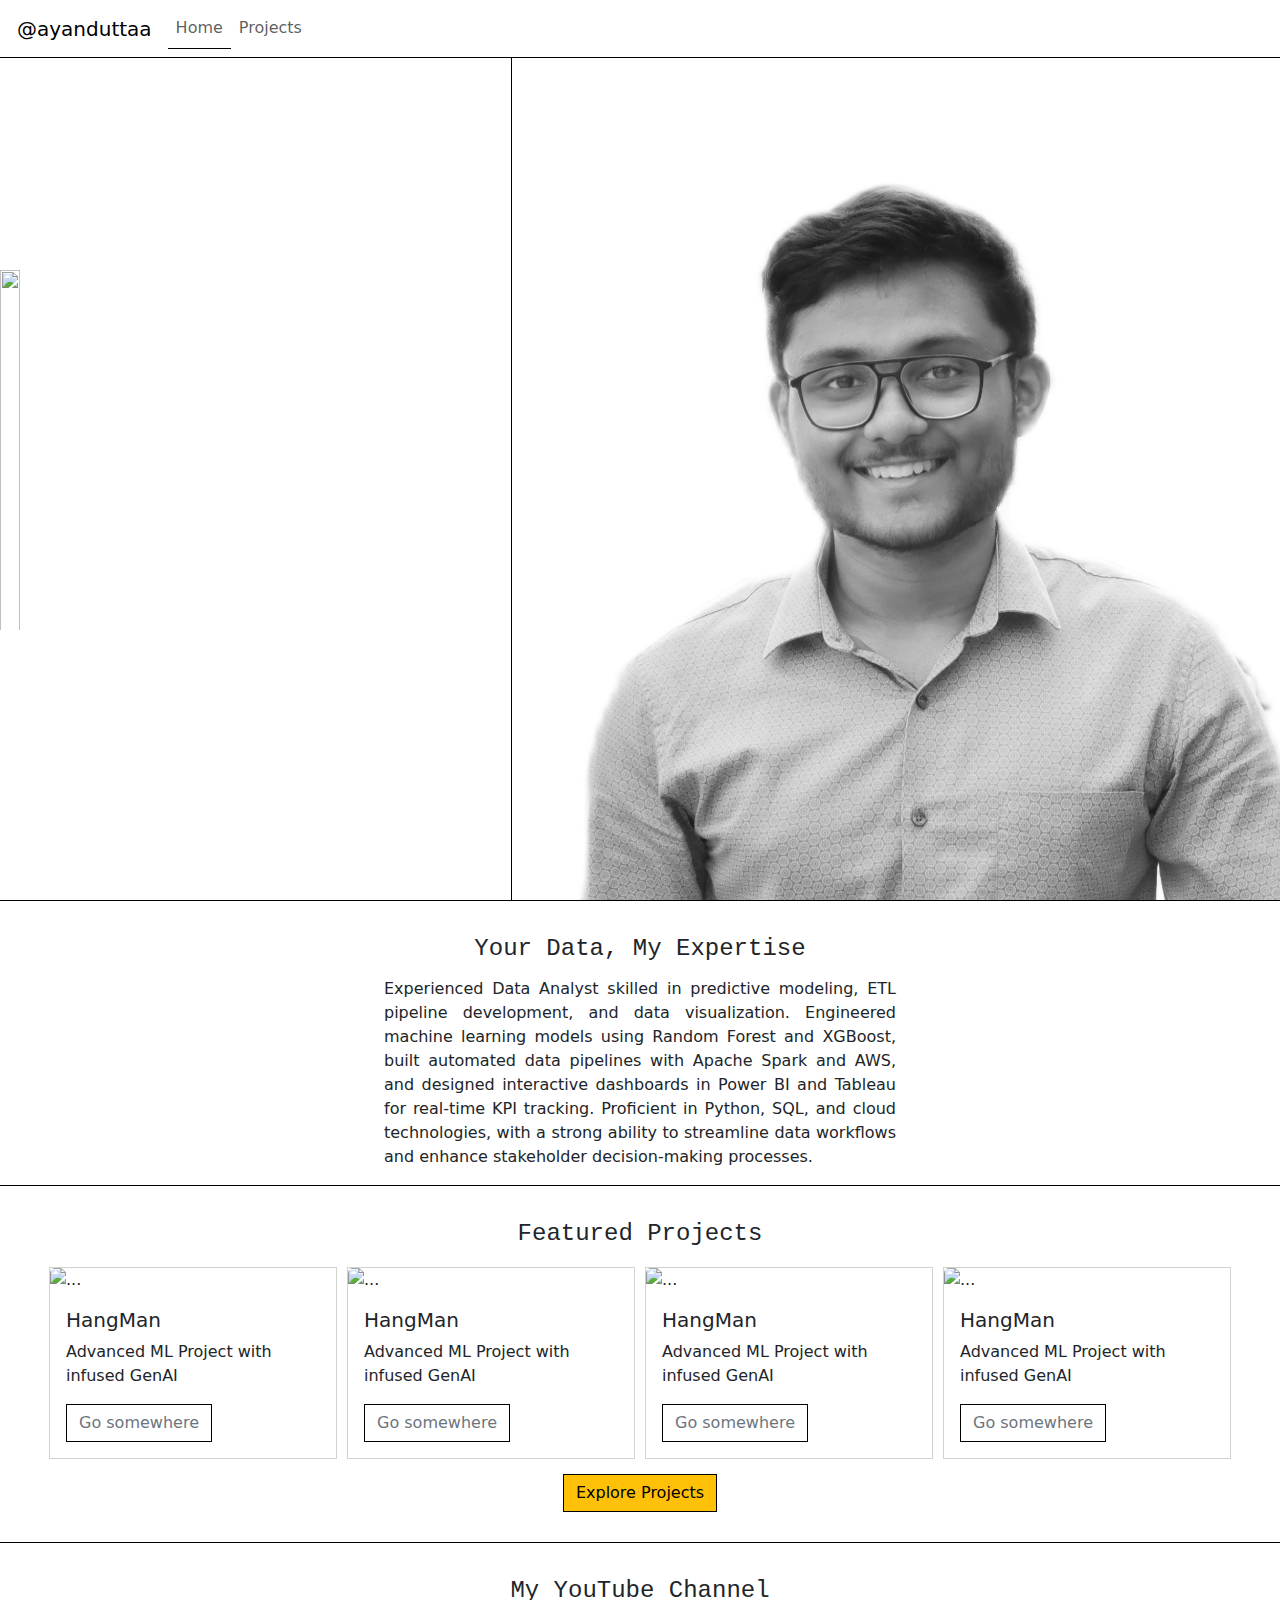
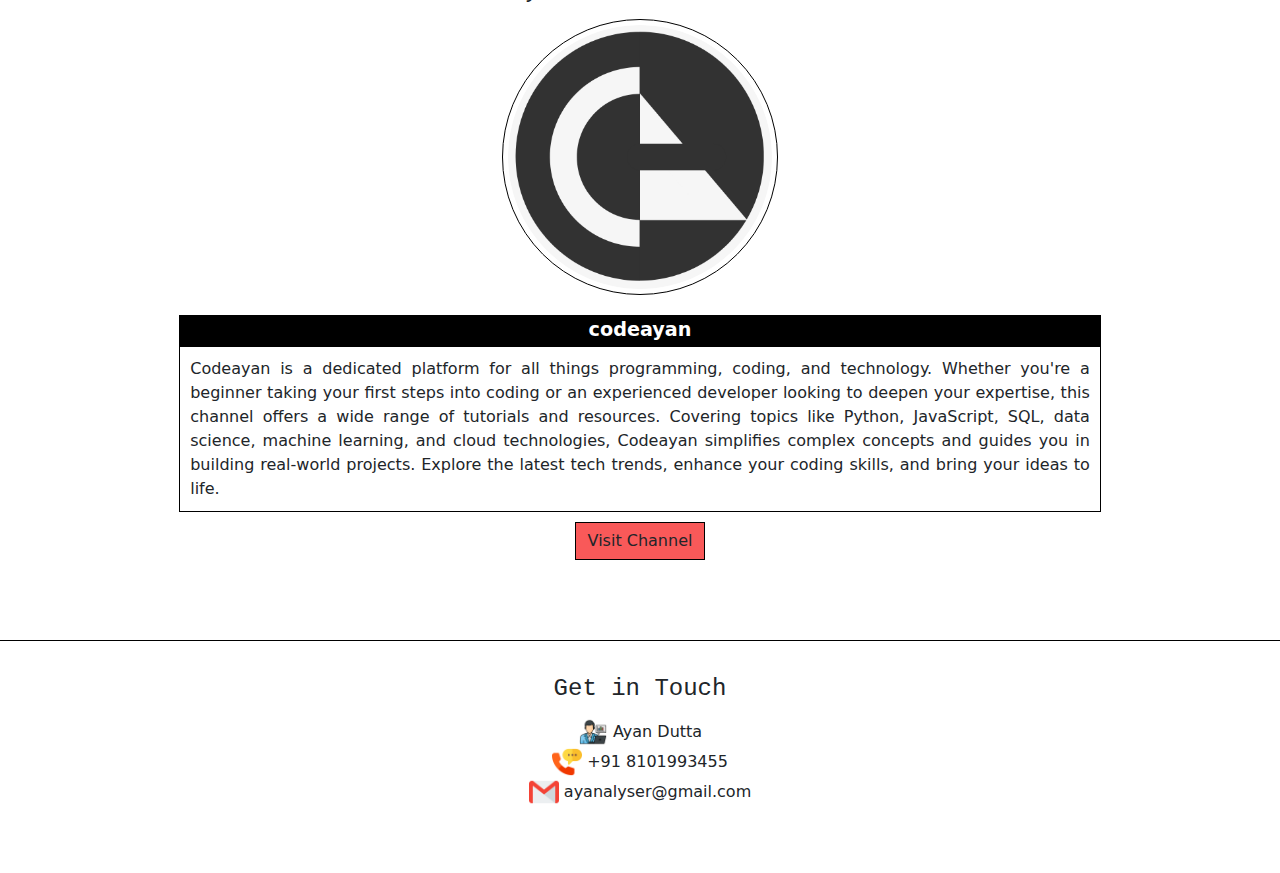
==== index.html @ df3d3ced "Add files via upload" ====
<!DOCTYPE html>
<html lang="en">
<head>
  <meta charset="UTF-8">
  <meta name="viewport" content="width=device-width, initial-scale=1.0, user-scalable=no">
  <link rel="icon" type="image/x-icon" href="Media/cafavicon.png">
  <title>codeayan - Become a Data Detective</title>

  <link rel="preconnect" href="https://fonts.googleapis.com">
  <link rel="preconnect" href="https://fonts.gstatic.com" crossorigin>
  <link href="https://fonts.googleapis.com/css2?family=Major+Mono+Display&display=swap" rel="stylesheet">

  <link href="https://cdn.jsdelivr.net/npm/bootstrap@5.3.3/dist/css/bootstrap.min.css" rel="stylesheet" integrity="sha384-QWTKZyjpPEjISv5WaRU9OFeRpok6YctnYmDr5pNlyT2bRjXh0JMhjY6hW+ALEwIH" crossorigin="anonymous">
  <link rel="stylesheet" href="style.css">
</head>
<body>
    
  <!--Navigation bar bg-warning-->
  <nav class="navbar navbar-expand-lg  myNav">
    <div class="container-fluid">
      <img id="myImage" src="" alt="" style="height: 30px; width:auto; margin-right: 5px;">

      <script>
        const images = [
          "Media/twitter.png",
          "Media/linkedin.png",
          "Media/instagram.png"
        ];

        let currentImageIndex = 0;
        const imageElement = document.getElementById("myImage");

        if (imageElement) {
          setInterval(() => {
            const timestamp = new Date().getTime(); // Get current timestamp
            imageElement.src = `${images[currentImageIndex]}?v=${timestamp}`; // Add timestamp as query parameter
            currentImageIndex = (currentImageIndex + 1) % images.length;
          }, 2000);
        } else {
          console.error("Image element not found. Check the ID.");
        }
      </script>

      <a class="navbar-brand" style="display: flex; align-items: flex-start;">@ayanduttaa</a>
      <button class="navbar-toggler" type="button" data-bs-toggle="collapse" data-bs-target="#navbarNav" aria-controls="navbarNav" aria-expanded="false" aria-label="Toggle navigation">
        <span class="navbar-toggler-icon"></span>
      </button>
      <div class="collapse navbar-collapse" id="navbarNav">
        <ul class="navbar-nav">
          <li class="nav-item currPageHighlight">
            <a class="nav-link" aria-current="page" href="#">Home</a>
          </li>
          <li class="nav-item">
            <a class="nav-link" href="projects.html">Projects</a>
          </li>
        </ul>
      </div>
    </div>
  </nav>
  <!--Navigation bar-->
  

  <!--Landing Page-->
  <div class="landingParent">
    <div class="landingChild landingChildLeft landingChildUp">
       <div class="lclgChild">
           <img class="introTextImg" alt="">
       </div>
    </div>
    <div class="landingChild landingChildRight landingChildDown">
         <img class="myImg" src="Media/mecolour.png" alt="">
    </div>
</div>

<!--Landing Page-->

  <!--Tools and Tech-->
  <div class="tntParent">
    <span class="sectionHeadingTxt">Your Data, My Expertise</span>
    <p id="profSumTxt">Experienced Data Analyst skilled in predictive modeling, ETL pipeline development, and data visualization. Engineered machine learning models using Random Forest and XGBoost, built automated data pipelines with Apache Spark and AWS, and designed interactive dashboards in Power BI and Tableau for real-time KPI tracking. Proficient in Python, SQL, and cloud technologies, with a strong ability to streamline data workflows and enhance stakeholder decision-making processes.</p>
 </div>

<!--Tools and Tech-->

<!--Experience Section-->
  <!-- <div class="experienceDiv">
    <span class="sectionHeadingTxt">My Expertise</span>

   

    <div class="expParent">
          <div class="list-group expChild expChildButtonHolder">
            <button type="button" class="list-group-item list-group-item-action expButton spBrdBtn">ML</button>
            <button type="button" class="list-group-item list-group-item-action expButton spBrdBtn">Web Dev</button>
            <button type="button" class="list-group-item list-group-item-action expButton spBrdBtn">Data Analysis</button>
            <button type="button" class="list-group-item list-group-item-action expButton">NLP</button>
          </div>
        
        <div class="expChild expChildExpHolder">
          
        </div>
    </div>
  </div> -->
<!--Experience Section-->

<!--Projects Section-->
   <div class="projectParent"> 
       <span class="sectionHeadingTxt"></spanstyle>Featured Projects</span>
       
    <div class="cardGrandParent">
        <div class="cardParent">

            <div class="card" style="width: 18rem;">
              <img src="" class="card-img-top" alt="...">
              <div class="card-body">
                <h5 class="card-title">HangMan</h5>
                <p class="card-text">Advanced ML Project with infused GenAI</p>
                <a href="#" class="btn btn-outline-secondary projButton">Go somewhere</a>
              </div>
            </div>

            <div class="card" style="width: 18rem;">
                <img src="" class="card-img-top" alt="...">
                <div class="card-body">
                  <h5 class="card-title">HangMan</h5>
                  <p class="card-text">Advanced ML Project with infused GenAI</p>
                  <a href="#" class="btn btn-outline-secondary projButton">Go somewhere</a>
                </div>
              </div>


        </div>

        <div class="cardParent">

            <div class="card" style="width: 18rem;">
              <img src="" class="card-img-top" alt="...">
              <div class="card-body">
                <h5 class="card-title">HangMan</h5>
                <p class="card-text">Advanced ML Project with infused GenAI</p>
                <a href="#" class="btn btn-outline-secondary projButton">Go somewhere</a>
              </div>
            </div>

            <div class="card" style="width: 18rem;">
                <img src="" class="card-img-top" alt="...">
                <div class="card-body">
                  <h5 class="card-title">HangMan</h5>
                  <p class="card-text">Advanced ML Project with infused GenAI</p>
                  <a href="#" class="btn btn-outline-secondary projButton">Go somewhere</a>
                </div>
              </div>


        </div>

    </div>

          


        <div>
          <a href="projects.html" class="btn btn-warning projButton" style="margin-top: 10px; margin-bottom: 30px">Explore Projects</a>
        </div>

       
   </div>
<!--Projects Section-->

<!--Youtube Section-->
<div class="youtubeParentDiv">
  <span class="sectionHeadingTxt"></spanstyle>My YouTube Channel</span>
   <div class="youtubeHolder">

    <div class="youtubeChildDiv">
      <img class="codeayanLogo" src="Media/codeayannewlogo.png" alt="">
    </div>

    <div class="youtubeChildDiv youtubeTextDiv">
      <div class="youtubeTextDivHead">
          <span style="color:white; font-size: larger; font-weight: bold;">codeayan</span>
      </div>

      <div class="youtubeTextDivBody">
          <span>Codeayan is a dedicated platform for all things programming, coding, and technology. Whether you're a beginner taking your first steps into coding or an experienced developer looking to deepen your expertise, this channel offers a wide range of tutorials and resources. Covering topics like Python, JavaScript, SQL, data science, machine learning, and cloud technologies, Codeayan simplifies complex concepts and guides you in building real-world projects. Explore the latest tech trends, enhance your coding skills, and bring your ideas to life.</span>
      </div>
      <a href="https://www.youtube.com/@codeayan" target="_blank" class="btn projButton" style="margin-top: 10px; margin-bottom: 30px; background-color: #f95959;">Visit Channel</a>
          
    </div>

  </div> 
</div>


<!--Youtube Section-->

<!--Contact Section-->
<div class="contactParentDiv">
  <span class="sectionHeadingTxt"></spanstyle>Get in Touch</span>
   <div class="contactHolder">
       <ul style="list-style:none; padding:0; user-select: text;">
        <li><img class="contactIcon" src="Media/data-analysis.png" alt=""> Ayan Dutta</li>
        <li></li><img class="contactIcon" src="Media/phone.png" alt=""> +91 8101993455</li>
        <li><img class="contactIcon" src="Media/gmail.png" alt=""> ayanalyser@gmail.com</li>

       </ul>
  </div> 
</div>


<!--Contact Section-->

  <script src="https://cdn.jsdelivr.net/npm/bootstrap@5.3.3/dist/js/bootstrap.bundle.min.js" integrity="sha384-YvpcrYf0tY3lHB60NNkmXc5s9fDVZLESaAA55NDzOxhy9GkcIdslK1eN7N6jIeHz" crossorigin="anonymous"></script>
</body>
</html>




<!-- I'm a data enthusiast passionate about turning raw data into meaningful stories that drive business growth. I'm skilled in market research, uncovering insights, and creating clear visualizations. Proficient in Python, SQL, Excel, and Power BI, I enjoy exploring machine learning and AI to tackle real-world business challenges. -->
---- style.css ----
body{
    margin: 0;
    user-select: none;
    border: 0;
}
.sectionHeadingTxt{
    margin-top:30px; 
    margin-bottom: 10px; 
    font-family: 'Sometype Mono', monospace; 
    font-size: x-large;
}

/*Navigation bar*/
.myNav{
    position:fixed;
    z-index: 100;
    width: 100vw;
    background-color: white;
    border-bottom: 1px solid #000000;
}

.navbar-toggler{
    border: 0;
}

.navbar-collapse{
    text-align: center;
}
/*Navigation bar*/

/*Landing Page*/
.landingParent{
    height:100vh;
    width:100vw;

    display: flex;
    overflow-y: hidden;
}

.myImg{
    filter: grayscale(1);
    transition: 1s;
}
.myImg:hover{
    filter: grayscale(0);
}


/*Landing Page*/

/*Tools and Tech*/
.tntParent{
    display: flex;
    justify-content: center;
    align-items: center;
    flex-direction: column;
    border-top: 1px solid black;
}

#profSumTxt{
    text-align: justify;
}
/*Tools and Tech*/

/*My Expertise*/
.experienceDiv{
    display: flex;
    flex-direction: column;
    align-items: center;
    justify-content: center;
    border-top: 1px solid #000000;
    border-bottom: 1px solid #000000;
    /* background-color: #00ff7f; */

}
.expOptionHeading{
    width:90vw;
    display: flex;
    text-align: center;
    padding: 5px;
}
.expParent{
    display: flex;
    border: 1px solid #000000;
    width:90vw;
    margin-bottom: 50px;
}
.expChildButtonHolder{
    border-right: 1px solid #000000;
    border-radius: 0px;
}
.expButton{
    flex-grow: 1;
    /* background-color: #00ff7f; */
    /* font-weight: bold; */
}
.spBrdBtn{
    border-bottom: 1px solid #000000;
}
/*My Expertise*/

/*Projects Section*/
.projectParent{
    display: flex;
    flex-direction: column;
    align-items: center;
    justify-content: center;
    border-top: 1px solid black;
    border-bottom: 1px solid #000000;
    overflow: hidden;
}

.cardGrandParent{
    display: flex;
}

.cardParent{
    display: flex;
    align-items: center;
    justify-content: center;
}

.card{
    border-radius: 0;
    margin: 5px;
}
.projButton{
    border-radius: 0;
    border: 1px solid #000000;
}
/*Projects Section*/

/*Youtube Section*/
.youtubeParentDiv{
    display: flex;
    flex-direction: column;
    align-items: center;
    justify-content: center;
}

.youtubeHolder{
    display: flex;
    flex-direction: column;
    width:90%;
    align-items: center;
    justify-content: center;

    margin-bottom: 50px;

}

.youtubeChildDiv{
    display: flex;
    align-items: center;
    justify-content: center;
    width:80%;
}

.youtubeTextDiv{
    margin-top: 20px;
    flex-direction: column;

}
.youtubeTextDivHead, .youtubeTextDivBody{
    border: 1px solid #000000;
    width:100%;
}
.youtubeTextDivHead{
    background-color: #000000;
    text-align: center;
}
.youtubeTextDivBody{
    text-align: justify;
    padding: 10px;
}

.codeayanLogo{
    width:30%;
    height:30%;
    padding:5px;
    border-radius: 100%;
    border: 1px solid #000000;

    animation: spin 4s linear infinite;
}
@keyframes spin{
    to{
        transform:rotate(360deg);
    }
}


/*Youtube Section*/

/*Cotact Section*/
.contactParentDiv{
    display: flex;
    flex-direction: column;
    align-items: center;
    justify-content: center;

    border-top: 1px solid black;
}
.contactHolder{
    display: flex;
    flex-direction: column;
    width:90%;
    align-items: center;
    justify-content: center;
    text-align: center;

    margin-bottom: 50px;
}
.contactIcon{
    height: 30px;
    width: auto;
}
/*Contact Section*/




/* Hide scrollbar for Chrome, Safari, and Opera */
::-webkit-scrollbar {
    display: none;
  }
  
  /* Hide scrollbar for IE, Edge, and Firefox */
  * {
    -ms-overflow-style: none; /* For Internet Explorer and Edge */
    scrollbar-width: none; /* For Firefox */
  }






  

.currPageHighlight{
    border-bottom: 1px solid #000000;;
}

/*Responsive Edits=========================================================================*/
@media(orientation:landscape){
    /*Landing Page*/
    .introTextImg{
        content: url("media/introh.png");
        height: 120%;
        width:fit-content;
        object-fit: contain;
    }

    .landingChild{
        height:100vh;   
    }  

    .landingChildLeft{
        width:40vw;
        border-right: 1px solid #000000;
        /* background-color: aqua; */

        display: flex;
        align-items: center;
        justify-content: flex-start;
    }
    .lclgChild{
        width:100%;
        height: 40vh;
        /* border-top: 1px solid #000000;
        border-bottom: 1px solid #000000; */

        display: flex;
        flex-direction: column;
    }

    .landingChildRight{
        width:60vw;
        height:100vh;

        display: flex;
        justify-content:flex-end;
        align-items:end
    }

    .myImg{
        height:80%;
        /* position: absolute; */
        bottom: 0;
        right: 0;
    }
    /*Landing Page*/

    /*Tools and Tech*/
    #profSumTxt{
        text-align: justify;
        margin-right: 30%;
        margin-left: 30%;
    }
    /*Tools and Tech*/

    /*My Expertise*/
    #opt1{
        width: 40%;
    }
    #opt2{
        width: 60%;
    }
    .expChildButtonHolder{
        width: 40%;
    }
    .expChildExpHolder{
        width:60%;
    }
    /*My Expertise*/

    /*Projects Section*/
    /*Projects Section*/
}

@media(orientation:portrait){
    /*Landing Page*/
    .introTextImg{
        content: url("media/introv.png");
        width: 100%;  /* Make image take up full width of the container */
        height: 100%; /* Make image take up full height of the container */
        object-fit: contain;
    }

    .landingParent{
        flex-direction: column;
    }

    .landingChild{
        height:50vh;
        width:100vw;
    }
    
    .landingChildUp{
        /* background-color: aqua; */
        display: flex;
        align-items: center;
    }
    .lclgChild{
        width: 100%;
        height:50%;
    }

    .landingChildDown{
        display: flex;
        justify-content:flex-end;
        align-items:end
    }

    .myImg{
        height:100%;
        /* position: absolute; */
        bottom: 0;
        right: 0;
    }
    /*Landing Page*/

    /*Tools and Tech*/
    #profSumTxt{
        text-align: justify;
        margin-right: 10%;
        margin-left: 10%;
    }
    /*Tools and Tech*/

    /*My Expertise*/
    #opt1{
        width: 30%;
    }
    #opt2{
        width: 70%;
    }
    .expChildButtonHolder{
        width: 30%;
    }  
    .expChildExpHolder{
        width:70%;
    }
    /*My Expertise*/

    /*Projects Section*/
    .cardParent{
        flex-direction: column;
    }
    .cardGrandParent{
        flex-direction: column;
    }
    /*Projects Section*/
} 
/*Responsive Edits*/
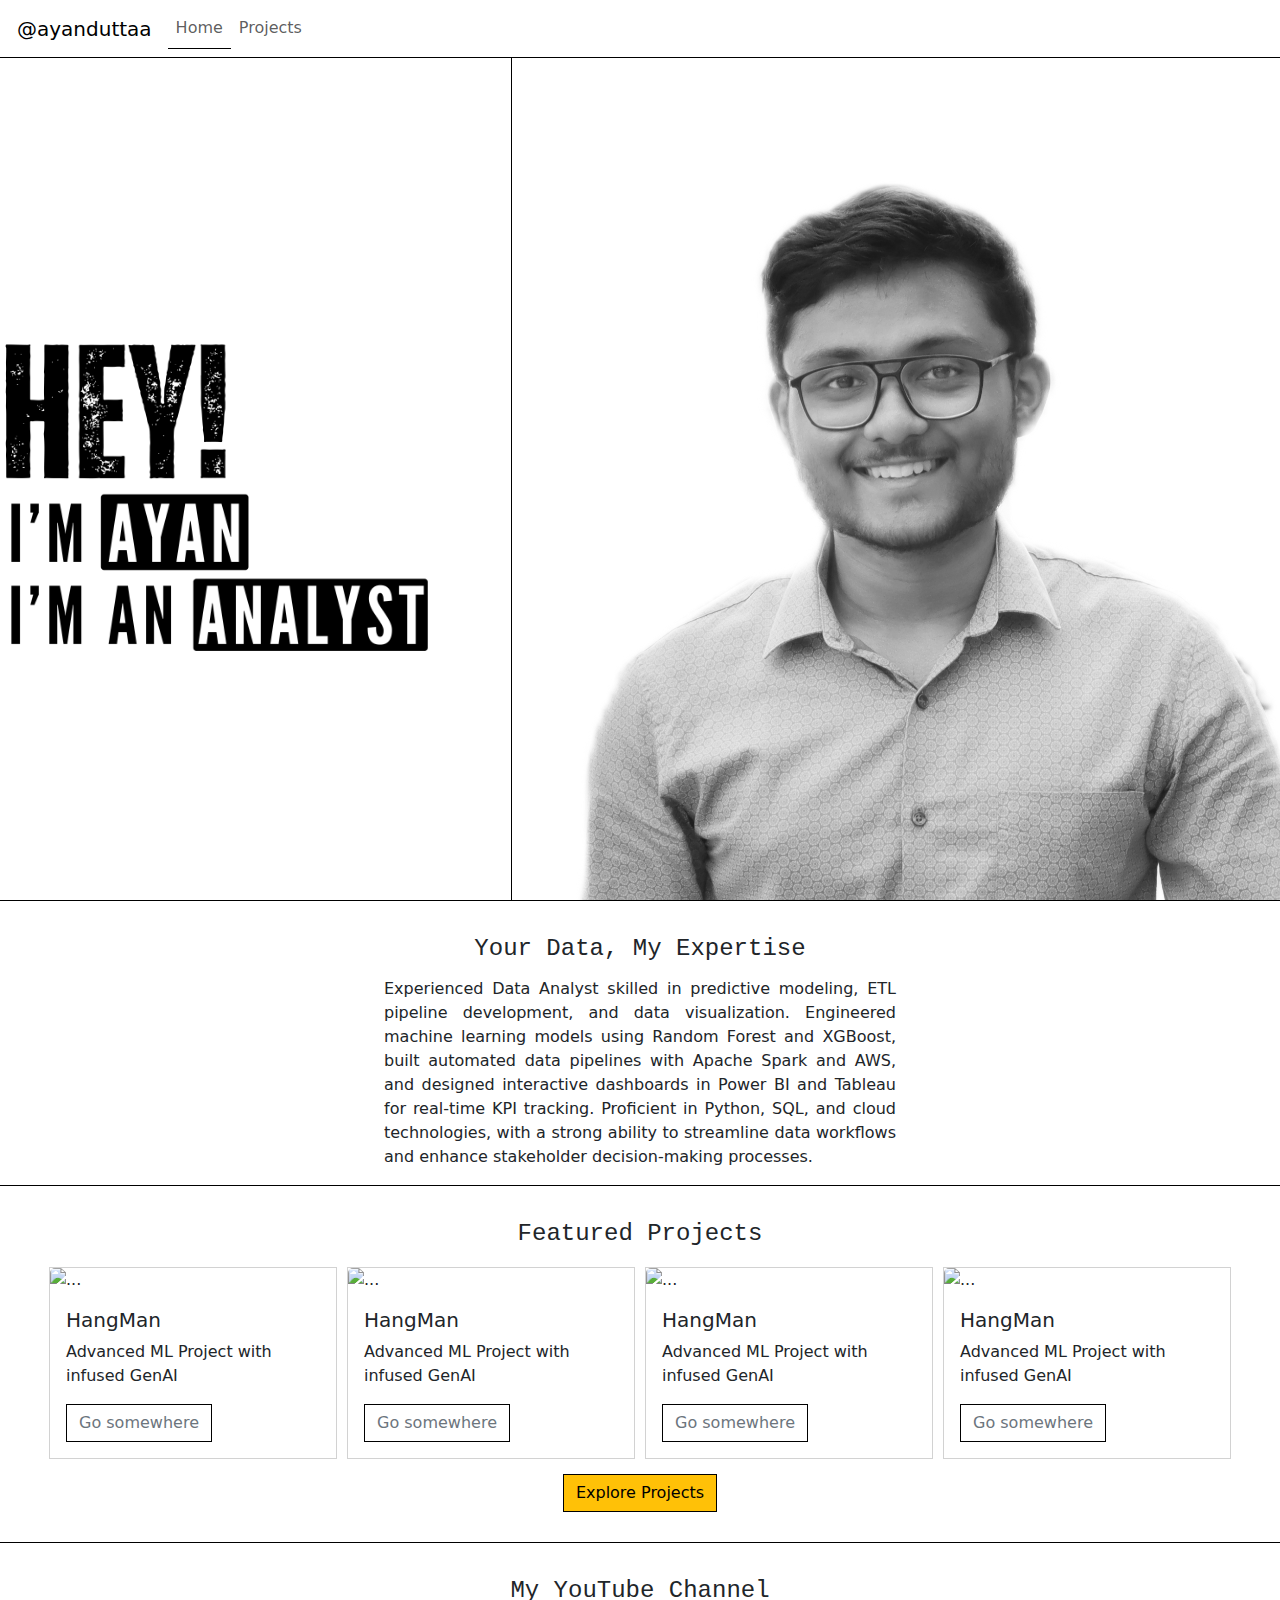
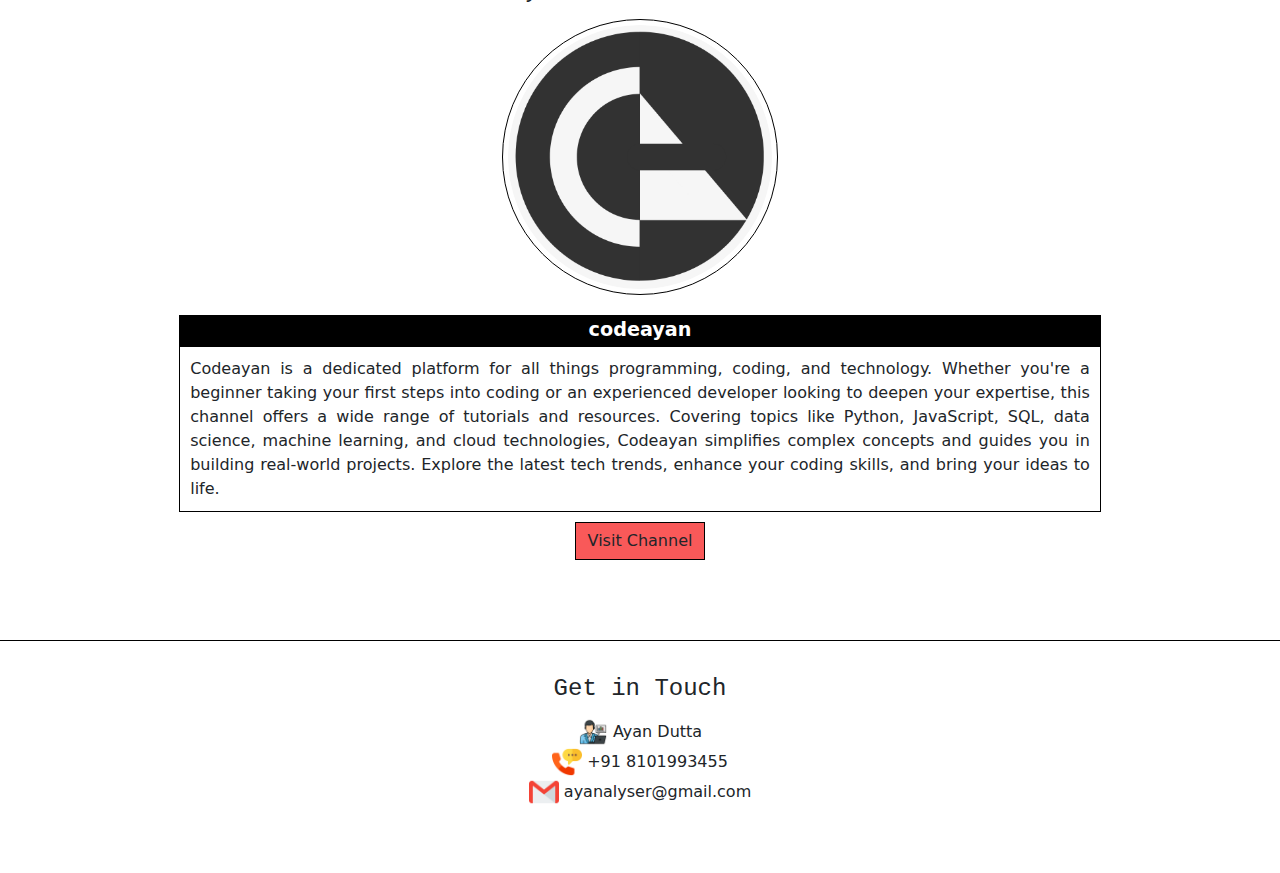
==== commit d402208d: "Update index.html" ====
--- a/index.html
+++ b/index.html
@@ -4,7 +4,7 @@
   <meta charset="UTF-8">
   <meta name="viewport" content="width=device-width, initial-scale=1.0, user-scalable=no">
   <link rel="icon" type="image/x-icon" href="Media/cafavicon.png">
-  <title>codeayan - Become a Data Detective</title>
+  <title>Ayan Dutta - Portfolio</title>
 
   <link rel="preconnect" href="https://fonts.googleapis.com">
   <link rel="preconnect" href="https://fonts.gstatic.com" crossorigin>
--- a/style.css
+++ b/style.css
@@ -246,7 +246,7 @@
 @media(orientation:landscape){
     /*Landing Page*/
     .introTextImg{
-        content: url("media/introh.png");
+        content: url("Media/introh.png");
         height: 120%;
         width:fit-content;
         object-fit: contain;
@@ -322,7 +322,7 @@
 @media(orientation:portrait){
     /*Landing Page*/
     .introTextImg{
-        content: url("media/introv.png");
+        content: url("Media/introv.png");
         width: 100%;  /* Make image take up full width of the container */
         height: 100%; /* Make image take up full height of the container */
         object-fit: contain;
